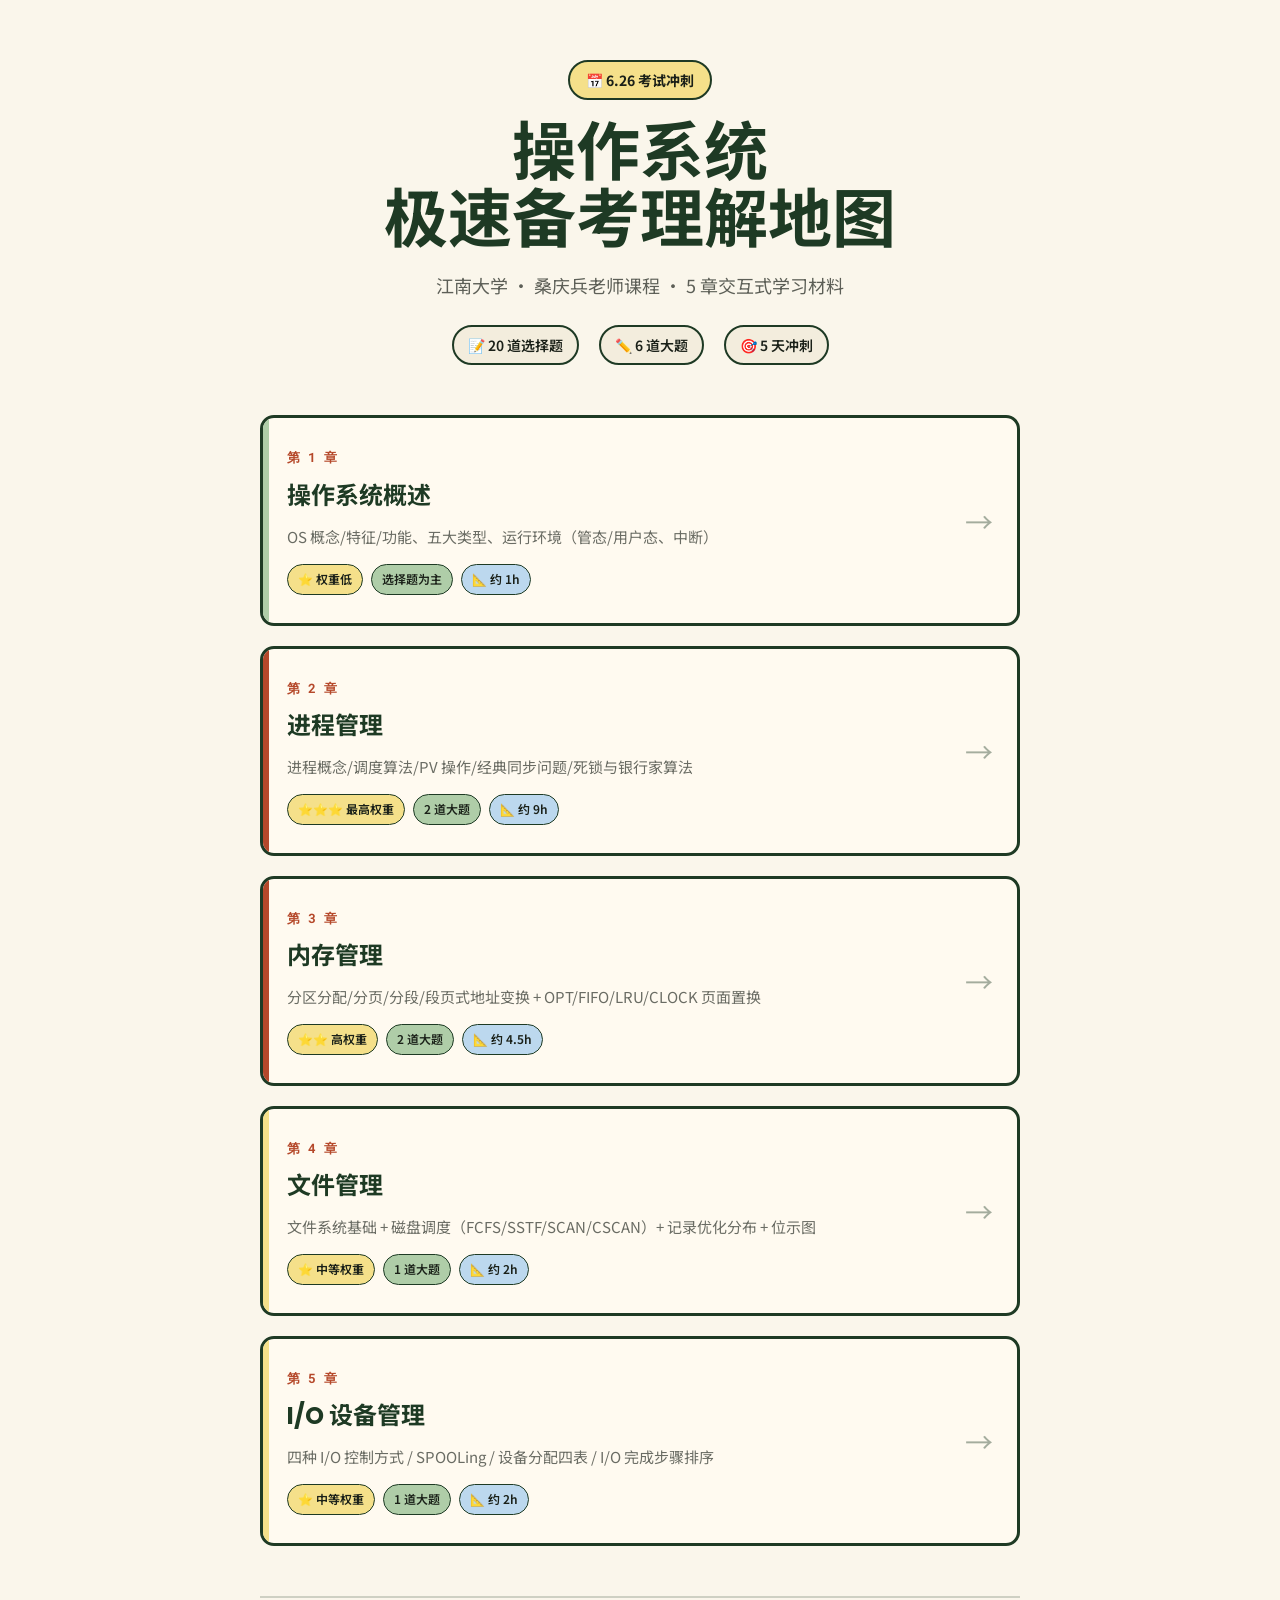
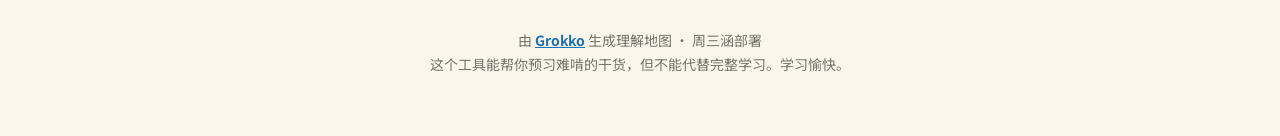
==== index.html @ 3a1d5745 "操作系统5章理解地图 + 首页部署" ====
<!DOCTYPE html>
<html lang="zh-CN">
<head>
<meta charset="UTF-8">
<meta name="viewport" content="width=device-width,initial-scale=1">
<title>操作系统极速备考 · 理解地图</title>
<link rel="preconnect" href="https://fonts.googleapis.com">
<link href="https://fonts.googleapis.com/css2?family=Archivo+Black&family=Poppins:wght@400;600;700&family=Noto+Sans+SC:wght@400;500;700&family=Roboto+Mono:wght@400;500&display=swap" rel="stylesheet">
<style>
:root{--cream:#FAF6EB;--paper:#F3EDDD;--forest:#1E3A24;--sky:#BCD8EE;--sage:#AFCDA8;--ink:#1A2018;--marker:#F5E08A;--brick:#B5482A;--correct:#2F7D46;--wrong:#B5482A;--font-display:"Archivo Black","Noto Sans SC","PingFang SC",sans-serif;--font-head:"Poppins","Noto Sans SC","PingFang SC",sans-serif;--font-body:-apple-system,"PingFang SC","Noto Sans SC",sans-serif;--font-mono:"Roboto Mono","JetBrains Mono",monospace;--radius-pill:999px;--radius-card:14px}
*{box-sizing:border-box;margin:0;padding:0}
html{scroll-behavior:smooth}
body{background:var(--cream);color:var(--ink);font-family:var(--font-body);line-height:1.72;min-height:100vh;display:flex;flex-direction:column;align-items:center;padding:60px 20px}
.wrap{max-width:760px;width:100%}
.header{text-align:center;margin-bottom:50px}
.eyebrow{display:inline-block;background:var(--marker);border:2px solid var(--forest);border-radius:var(--radius-pill);padding:6px 16px;font-weight:700;font-size:14px;margin-bottom:20px}
h1{font-family:var(--font-display);font-size:clamp(36px,6vw,64px);line-height:1.05;color:var(--forest);margin-bottom:16px}
.subtitle{font-size:18px;color:rgba(26,32,24,.7);max-width:560px;margin:0 auto}
.exam-info{display:flex;justify-content:center;gap:20px;margin-top:24px;flex-wrap:wrap}
.exam-info span{background:var(--paper);border:2px solid var(--forest);border-radius:var(--radius-pill);padding:6px 14px;font-weight:600;font-size:14px}
.chapters{display:grid;gap:20px;margin-top:20px}
.chap-card{display:block;text-decoration:none;color:inherit;background:#fffaf0;border:3px solid var(--forest);border-radius:var(--radius-card);padding:28px 24px;transition:transform .15s,box-shadow .15s;position:relative;overflow:hidden}
.chap-card:hover{transform:translateY(-3px);box-shadow:6px 6px 0 rgba(30,58,36,.2)}
.chap-card::before{content:'';position:absolute;left:0;top:0;bottom:0;width:6px}
.chap-card[data-priority="low"]::before{background:var(--sage)}
.chap-card[data-priority="high"]::before{background:var(--brick)}
.chap-card[data-priority="mid"]::before{background:var(--marker)}
.chap-num{font-family:var(--font-mono);font-size:13px;color:var(--brick);font-weight:700;text-transform:uppercase;margin-bottom:6px}
.chap-title{font-family:var(--font-head);font-size:24px;font-weight:700;color:var(--forest);margin-bottom:8px}
.chap-desc{font-size:15px;color:rgba(26,32,24,.65);margin-bottom:14px}
.chap-meta{display:flex;gap:8px;flex-wrap:wrap}
.chap-meta span{font-size:12px;font-weight:600;padding:4px 10px;border-radius:var(--radius-pill);border:1px solid var(--forest)}
.chap-meta .weight{background:var(--marker)}
.chap-meta .time{background:var(--sky)}
.chap-meta .questions{background:var(--sage)}
.arrow{position:absolute;right:24px;top:50%;transform:translateY(-50%);font-size:28px;color:var(--forest);opacity:.4;transition:opacity .15s,transform .15s}
.chap-card:hover .arrow{opacity:1;transform:translateY(-50%) translateX(4px)}
.footer{text-align:center;margin-top:50px;padding-top:30px;border-top:2px solid rgba(30,58,36,.2);color:rgba(26,32,24,.6);font-size:14px}
.footer a{color:#1d70b8;text-decoration:underline;font-weight:700}
@media(max-width:600px){body{padding:30px 14px}.chap-card{padding:20px 18px}.arrow{display:none}}
</style>
</head>
<body>
<div class="wrap">
<div class="header">
<span class="eyebrow">📅 6.26 考试冲刺</span>
<h1>操作系统<br>极速备考理解地图</h1>
<p class="subtitle">江南大学 · 桑庆兵老师课程 · 5 章交互式学习材料</p>
<div class="exam-info">
<span>📝 20 道选择题</span>
<span>✏️ 6 道大题</span>
<span>🎯 5 天冲刺</span>
</div>
</div>

<div class="chapters">

<a class="chap-card" data-priority="low" href="os-ch1-grokko.html">
<div class="chap-num">第 1 章</div>
<div class="chap-title">操作系统概述</div>
<div class="chap-desc">OS 概念/特征/功能、五大类型、运行环境（管态/用户态、中断）</div>
<div class="chap-meta">
<span class="weight">⭐ 权重低</span>
<span class="questions">选择题为主</span>
<span class="time">📐 约 1h</span>
</div>
<span class="arrow">→</span>
</a>

<a class="chap-card" data-priority="high" href="os-ch2-grokko.html">
<div class="chap-num">第 2 章</div>
<div class="chap-title">进程管理</div>
<div class="chap-desc">进程概念/调度算法/PV 操作/经典同步问题/死锁与银行家算法</div>
<div class="chap-meta">
<span class="weight">⭐⭐⭐ 最高权重</span>
<span class="questions">2 道大题</span>
<span class="time">📐 约 9h</span>
</div>
<span class="arrow">→</span>
</a>

<a class="chap-card" data-priority="high" href="os-ch3-grokko.html">
<div class="chap-num">第 3 章</div>
<div class="chap-title">内存管理</div>
<div class="chap-desc">分区分配/分页/分段/段页式地址变换 + OPT/FIFO/LRU/CLOCK 页面置换</div>
<div class="chap-meta">
<span class="weight">⭐⭐ 高权重</span>
<span class="questions">2 道大题</span>
<span class="time">📐 约 4.5h</span>
</div>
<span class="arrow">→</span>
</a>

<a class="chap-card" data-priority="mid" href="os-ch4-grokko.html">
<div class="chap-num">第 4 章</div>
<div class="chap-title">文件管理</div>
<div class="chap-desc">文件系统基础 + 磁盘调度（FCFS/SSTF/SCAN/CSCAN）+ 记录优化分布 + 位示图</div>
<div class="chap-meta">
<span class="weight">⭐ 中等权重</span>
<span class="questions">1 道大题</span>
<span class="time">📐 约 2h</span>
</div>
<span class="arrow">→</span>
</a>

<a class="chap-card" data-priority="mid" href="os-ch5-grokko.html">
<div class="chap-num">第 5 章</div>
<div class="chap-title">I/O 设备管理</div>
<div class="chap-desc">四种 I/O 控制方式 / SPOOLing / 设备分配四表 / I/O 完成步骤排序</div>
<div class="chap-meta">
<span class="weight">⭐ 中等权重</span>
<span class="questions">1 道大题</span>
<span class="time">📐 约 2h</span>
</div>
<span class="arrow">→</span>
</a>

</div>

<div class="footer">
由 <a href="https://github.com/remi-huang/grokko" target="_blank" rel="noopener">Grokko</a> 生成理解地图 · 周三涵部署<br>
这个工具能帮你预习难啃的干货，但不能代替完整学习。学习愉快。
</div>
</div>
</body>
</html>
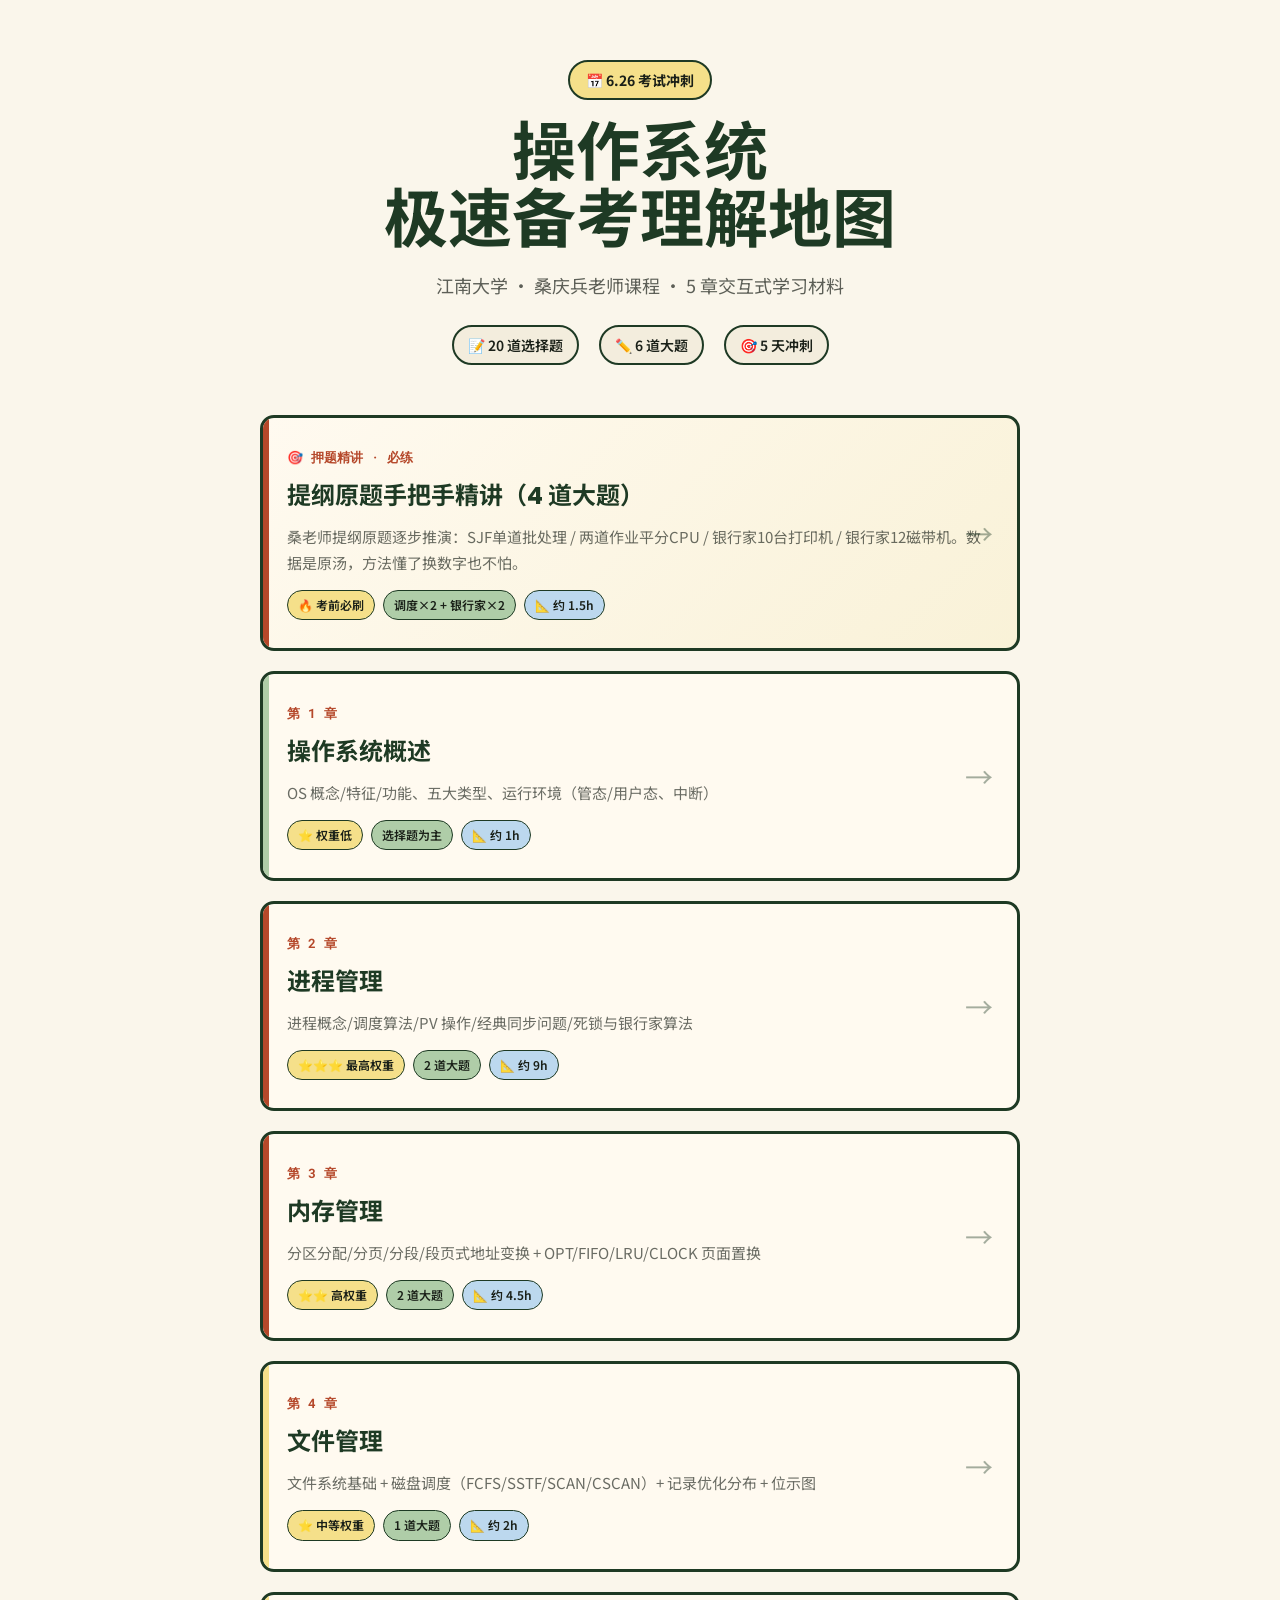
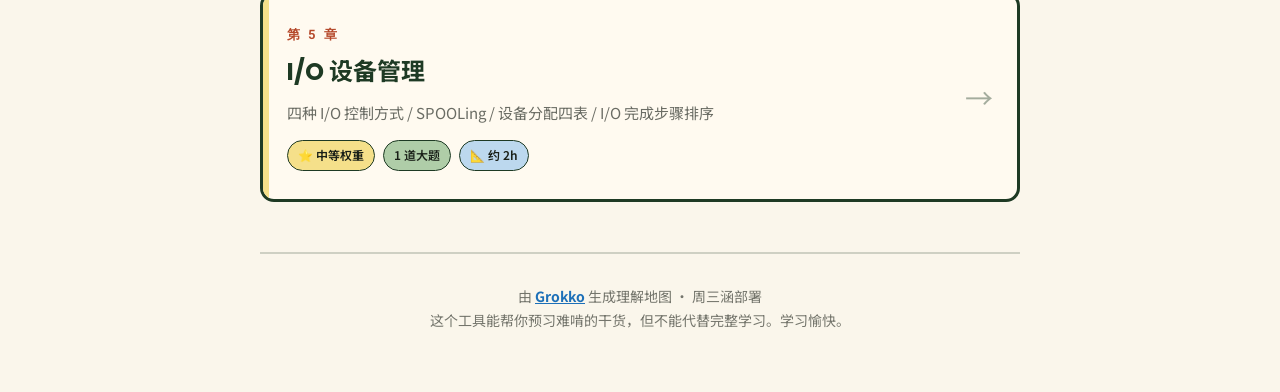
==== commit 2411966c: "新增押题精讲：4道提纲原题手把手解题 - 题1: SJF单道批处理3作业（提纲110行）调度算参 - 题2: 两道作业批处理平分CPU（提纲208行）多道调度 - 题3: 银行家10台打印机3进程（提" ====
--- a/index.html
+++ b/index.html
@@ -54,6 +54,18 @@
 </div>
 
 <div class="chapters">
+
+<a class="chap-card" data-priority="high" href="os-yati-grokko.html" style="background:linear-gradient(135deg,#fffaf0,#F5E08A33)">
+<div class="chap-num">🎯 押题精讲 · 必练</div>
+<div class="chap-title">提纲原题手把手精讲（4 道大题）</div>
+<div class="chap-desc">桑老师提纲原题逐步推演：SJF单道批处理 / 两道作业平分CPU / 银行家10台打印机 / 银行家12磁带机。数据是原汤，方法懂了换数字也不怕。</div>
+<div class="chap-meta">
+<span class="weight">🔥 考前必刷</span>
+<span class="questions">调度×2 + 银行家×2</span>
+<span class="time">📐 约 1.5h</span>
+</div>
+<span class="arrow">→</span>
+</a>
 
 <a class="chap-card" data-priority="low" href="os-ch1-grokko.html">
 <div class="chap-num">第 1 章</div>
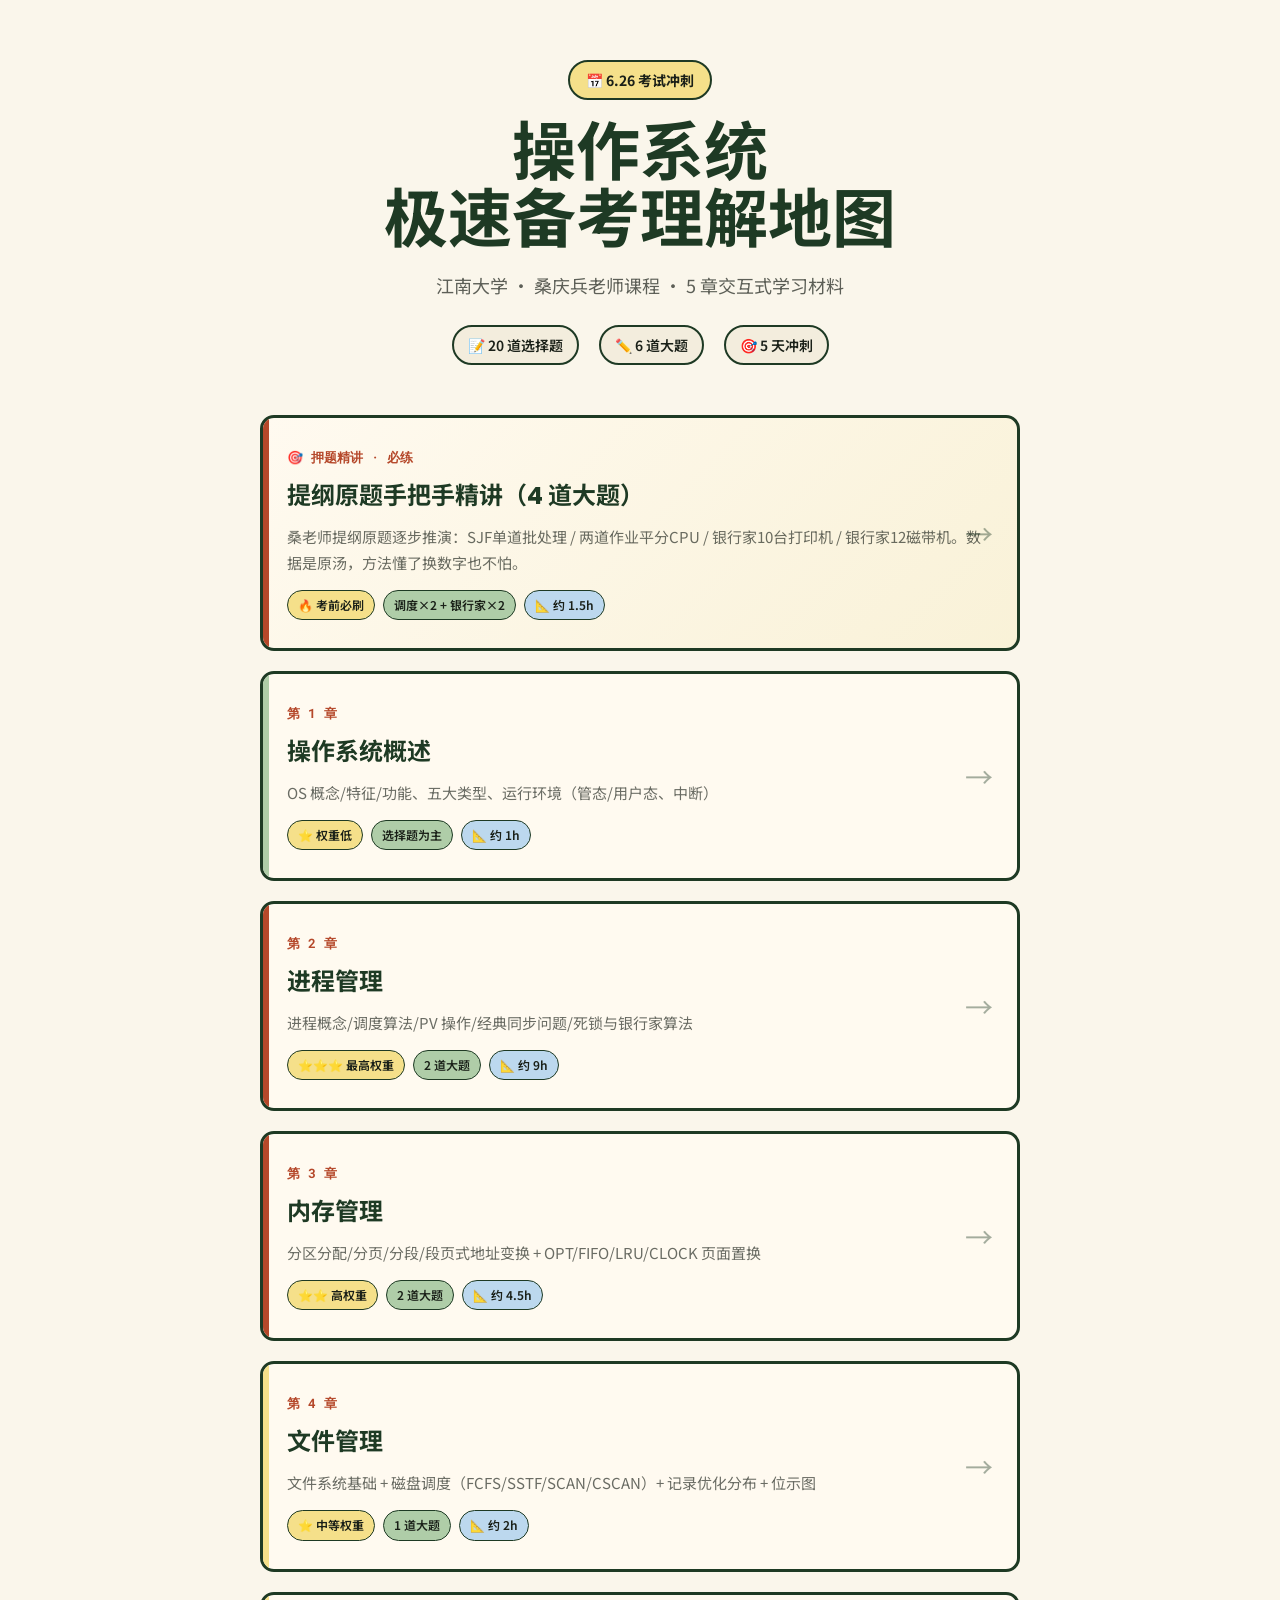
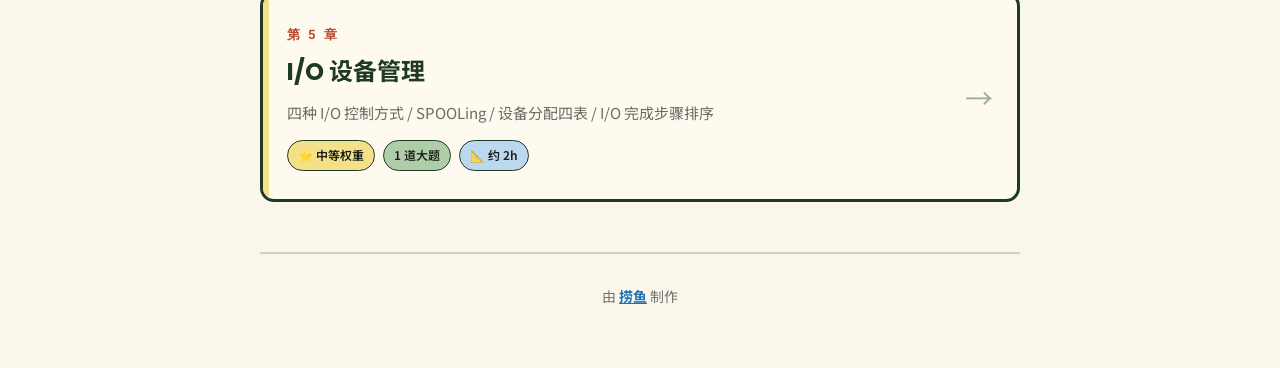
==== commit feaf9738: "页脚署名改为：由捞鱼制作（附个人链接）" ====
--- a/index.html
+++ b/index.html
@@ -130,8 +130,7 @@
 </div>
 
 <div class="footer">
-由 <a href="https://github.com/remi-huang/grokko" target="_blank" rel="noopener">Grokko</a> 生成理解地图 · 周三涵部署<br>
-这个工具能帮你预习难啃的干货，但不能代替完整学习。学习愉快。
+由 <a href="https://lyzbcy.github.io/" target="_blank" rel="noopener">捞鱼</a> 制作
 </div>
 </div>
 </body>
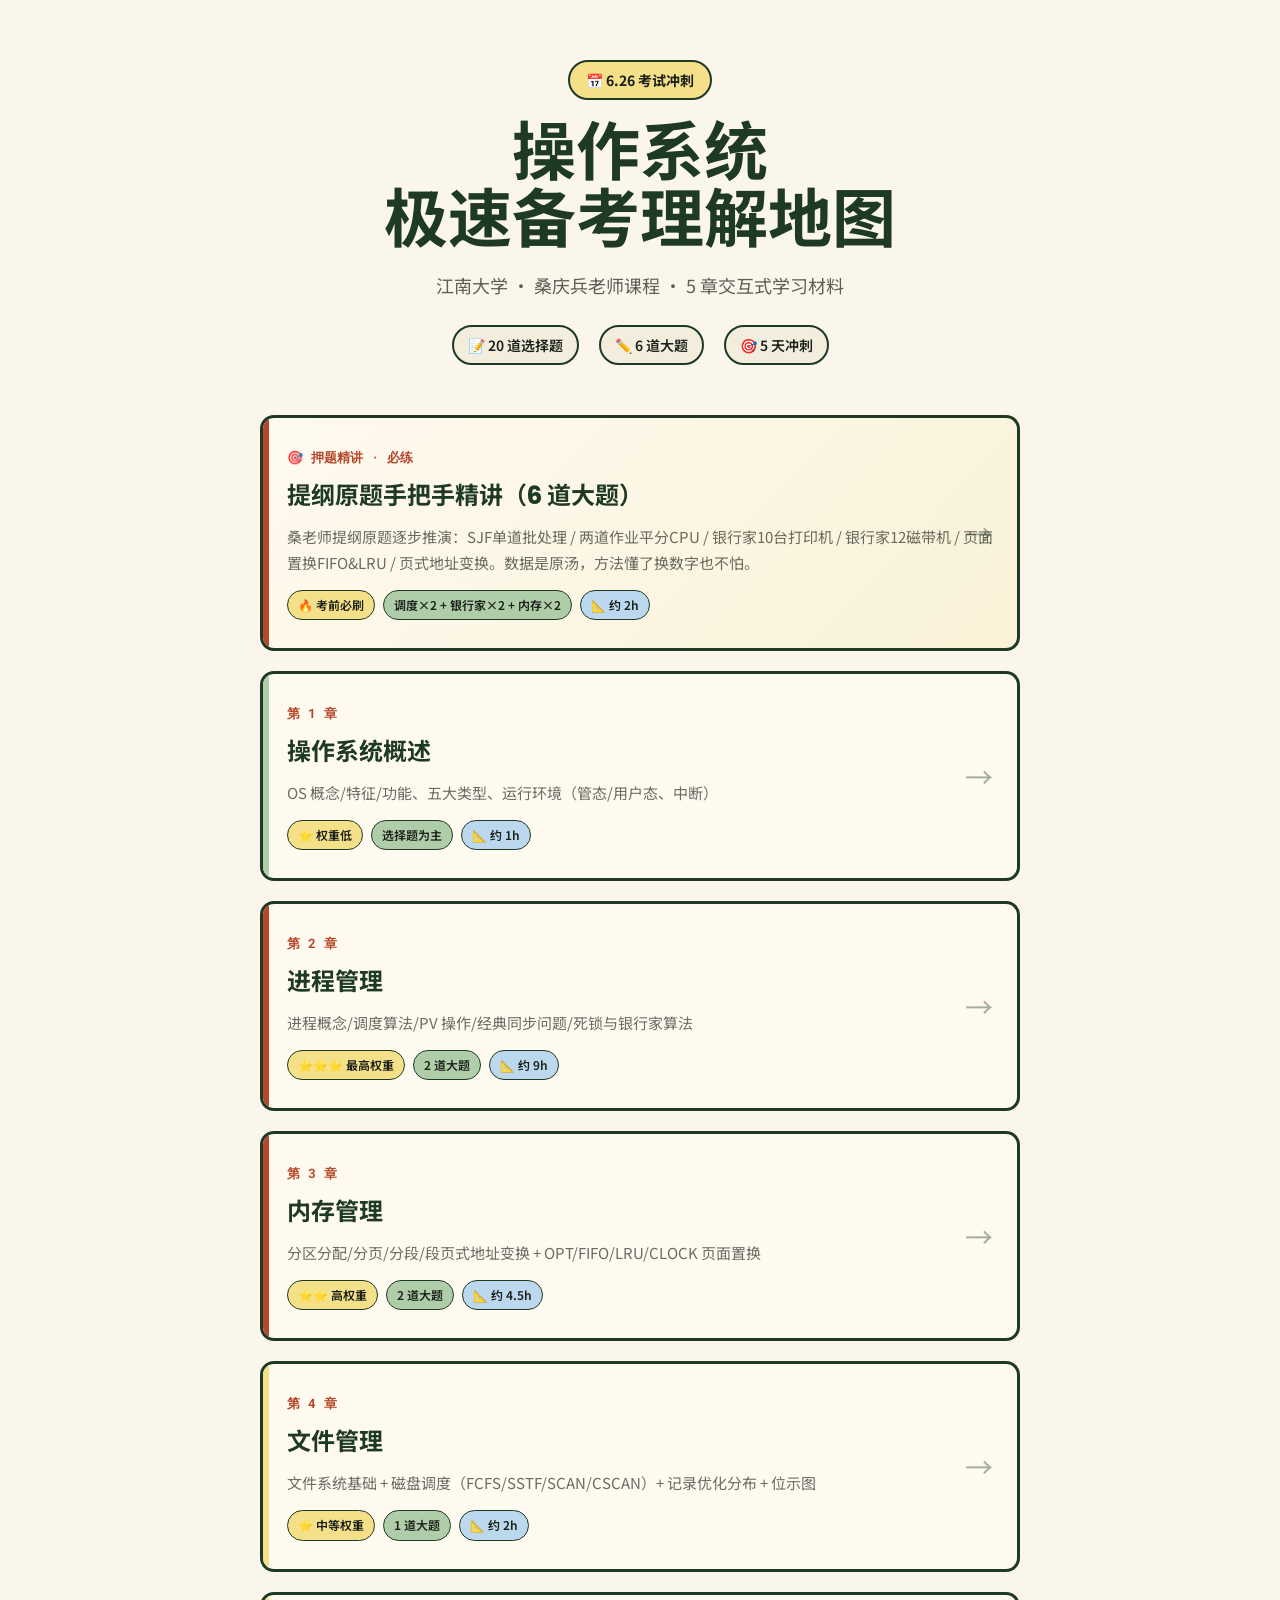
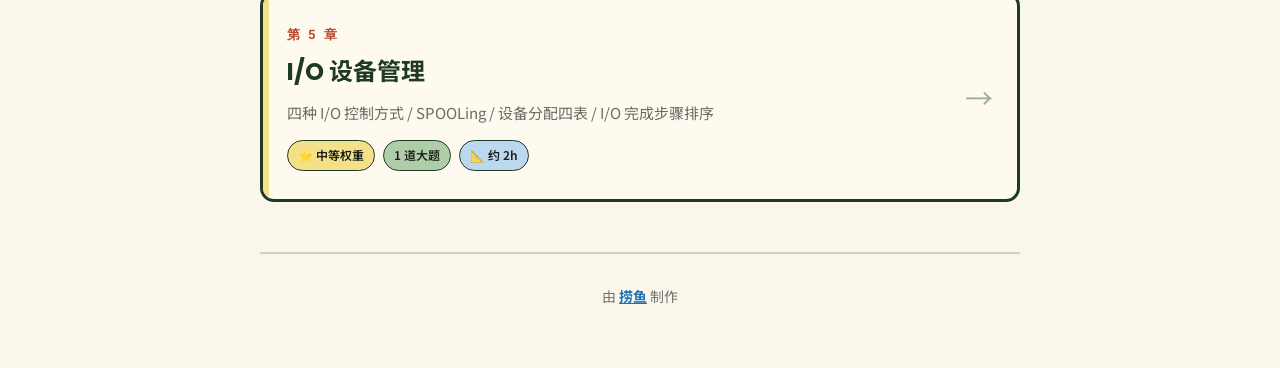
==== commit b64f9b35: "押题页补 2 道内存管理原题：页面置换 + 地址变换 - 题5: 页面置换FIFO/LRU对比（提纲666行，7页4块，前四页已装入）   官方答案FIFO缺页10次、LRU缺页6次，逐页推演淘汰过程" ====
--- a/index.html
+++ b/index.html
@@ -57,12 +57,12 @@
 
 <a class="chap-card" data-priority="high" href="os-yati-grokko.html" style="background:linear-gradient(135deg,#fffaf0,#F5E08A33)">
 <div class="chap-num">🎯 押题精讲 · 必练</div>
-<div class="chap-title">提纲原题手把手精讲（4 道大题）</div>
-<div class="chap-desc">桑老师提纲原题逐步推演：SJF单道批处理 / 两道作业平分CPU / 银行家10台打印机 / 银行家12磁带机。数据是原汤，方法懂了换数字也不怕。</div>
+<div class="chap-title">提纲原题手把手精讲（6 道大题）</div>
+<div class="chap-desc">桑老师提纲原题逐步推演：SJF单道批处理 / 两道作业平分CPU / 银行家10台打印机 / 银行家12磁带机 / 页面置换FIFO&LRU / 页式地址变换。数据是原汤，方法懂了换数字也不怕。</div>
 <div class="chap-meta">
 <span class="weight">🔥 考前必刷</span>
-<span class="questions">调度×2 + 银行家×2</span>
-<span class="time">📐 约 1.5h</span>
+<span class="questions">调度×2 + 银行家×2 + 内存×2</span>
+<span class="time">📐 约 2h</span>
 </div>
 <span class="arrow">→</span>
 </a>
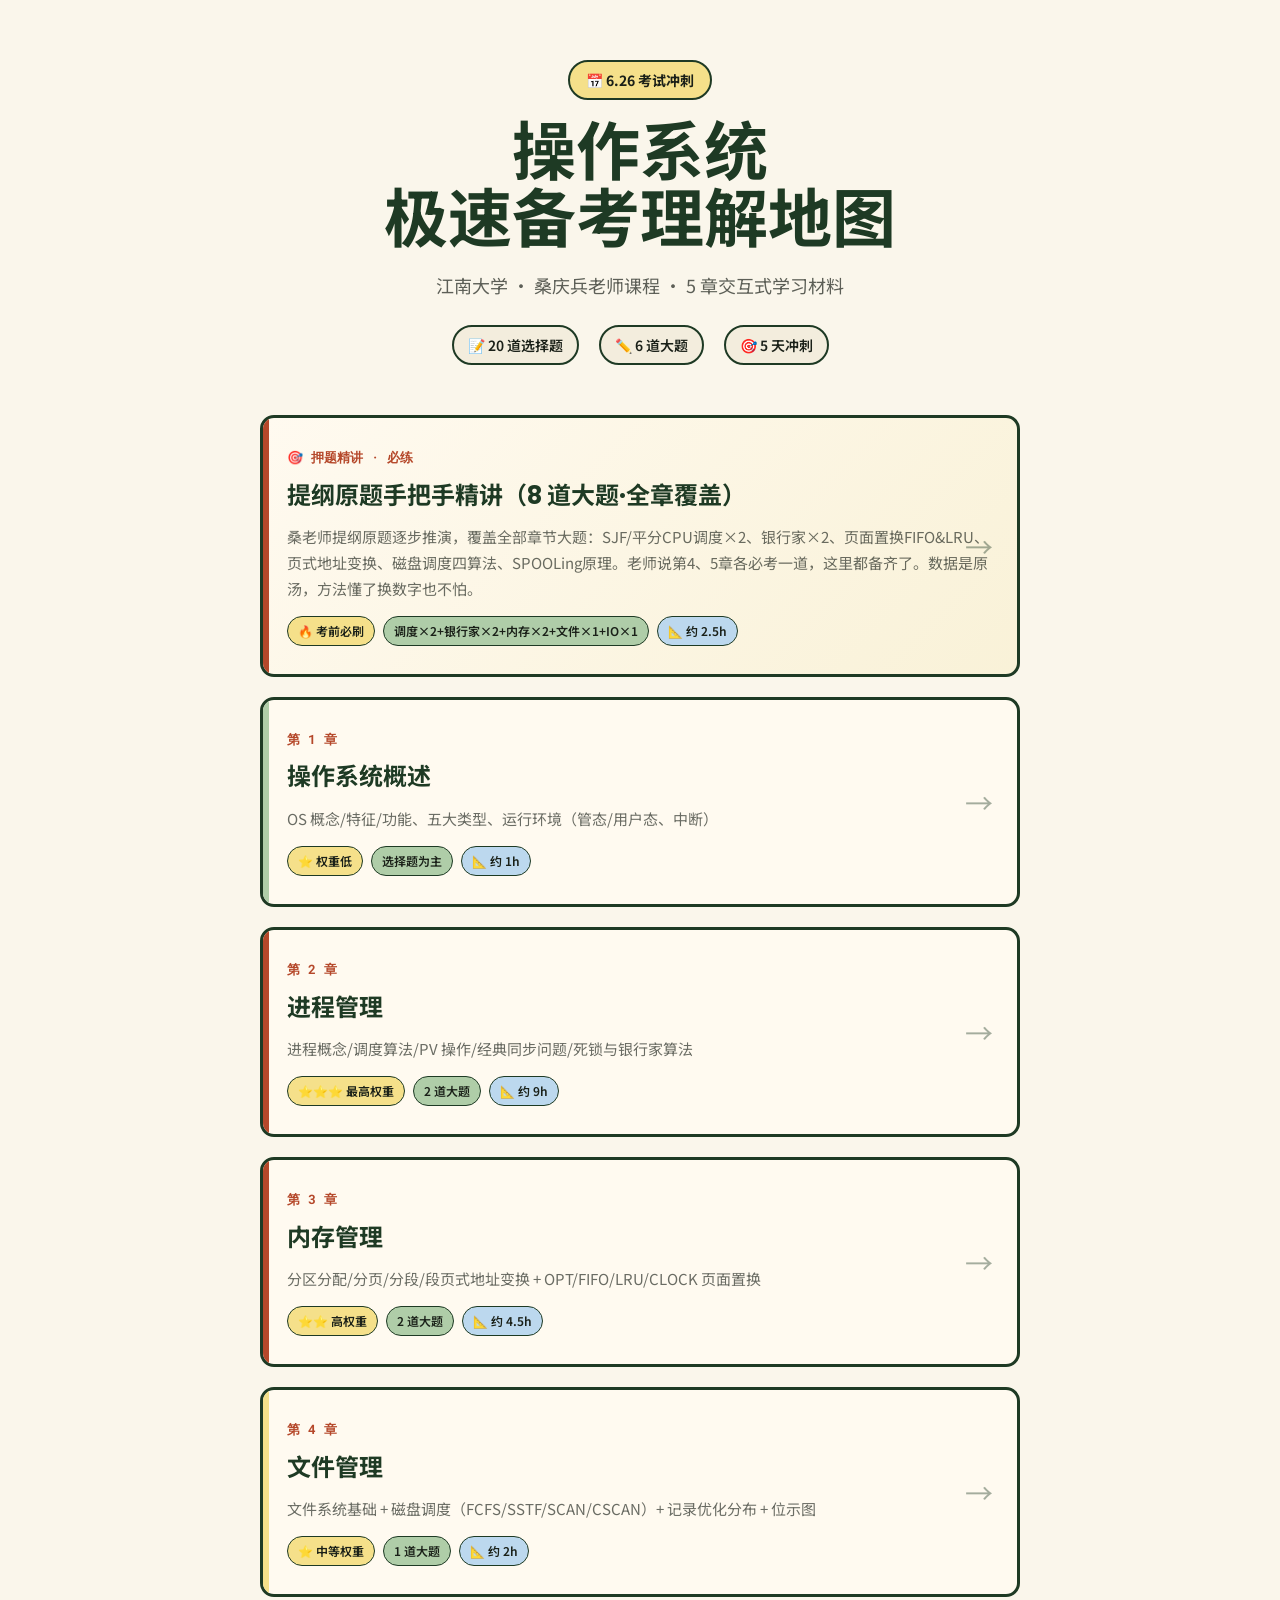
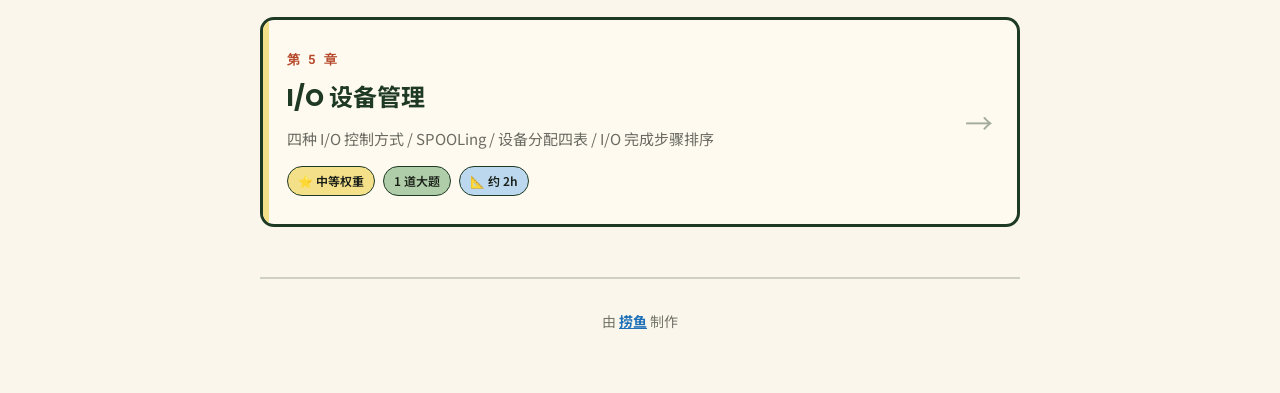
==== commit fc9ee289: "押题页补第4、5章：磁盘调度四算法 + SPOOLing原理（老师确认必考） 老师明确说第4章、第5章各必考一道大题： - 题7(第4章): 磁盘调度FCFS/SSTF/SCAN/CSCAN四算法手算" ====
--- a/index.html
+++ b/index.html
@@ -57,12 +57,12 @@
 
 <a class="chap-card" data-priority="high" href="os-yati-grokko.html" style="background:linear-gradient(135deg,#fffaf0,#F5E08A33)">
 <div class="chap-num">🎯 押题精讲 · 必练</div>
-<div class="chap-title">提纲原题手把手精讲（6 道大题）</div>
-<div class="chap-desc">桑老师提纲原题逐步推演：SJF单道批处理 / 两道作业平分CPU / 银行家10台打印机 / 银行家12磁带机 / 页面置换FIFO&LRU / 页式地址变换。数据是原汤，方法懂了换数字也不怕。</div>
+<div class="chap-title">提纲原题手把手精讲（8 道大题·全章覆盖）</div>
+<div class="chap-desc">桑老师提纲原题逐步推演，覆盖全部章节大题：SJF/平分CPU调度×2、银行家×2、页面置换FIFO&LRU、页式地址变换、磁盘调度四算法、SPOOLing原理。老师说第4、5章各必考一道，这里都备齐了。数据是原汤，方法懂了换数字也不怕。</div>
 <div class="chap-meta">
 <span class="weight">🔥 考前必刷</span>
-<span class="questions">调度×2 + 银行家×2 + 内存×2</span>
-<span class="time">📐 约 2h</span>
+<span class="questions">调度×2+银行家×2+内存×2+文件×1+IO×1</span>
+<span class="time">📐 约 2.5h</span>
 </div>
 <span class="arrow">→</span>
 </a>
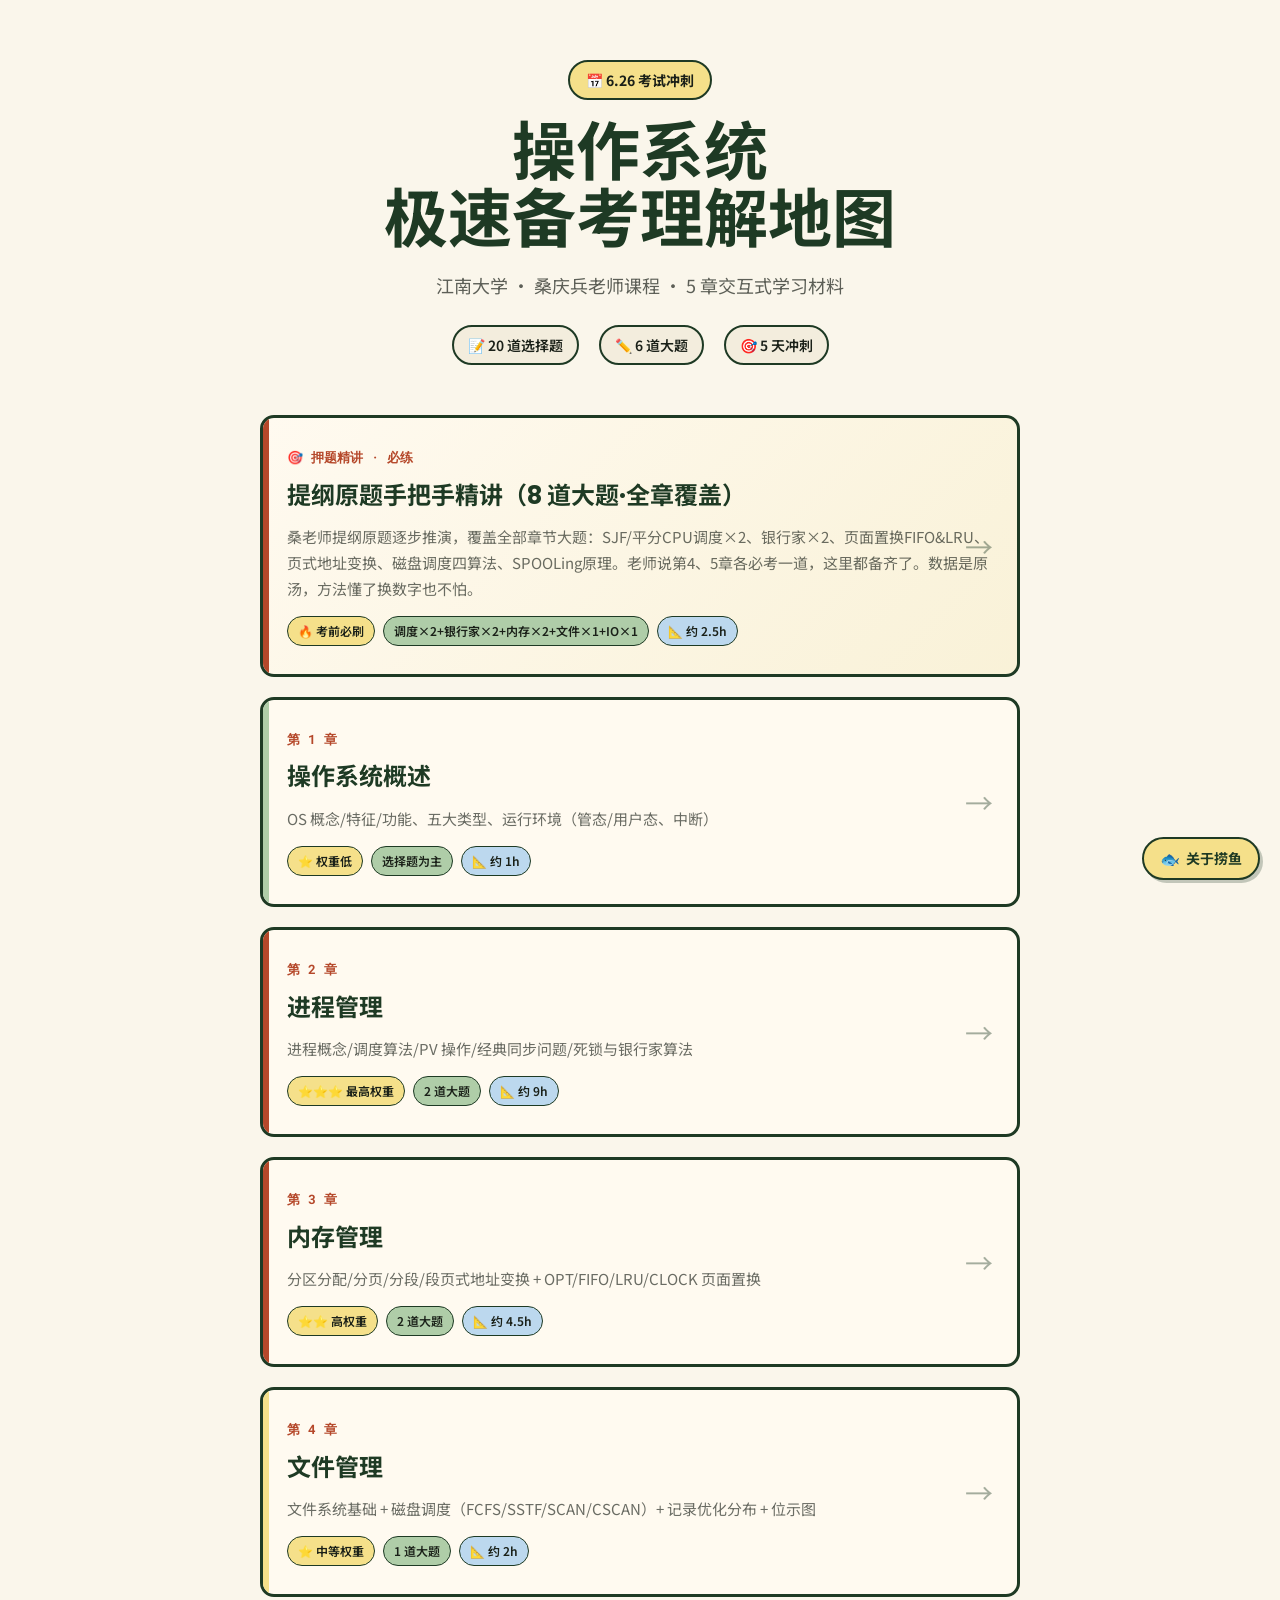
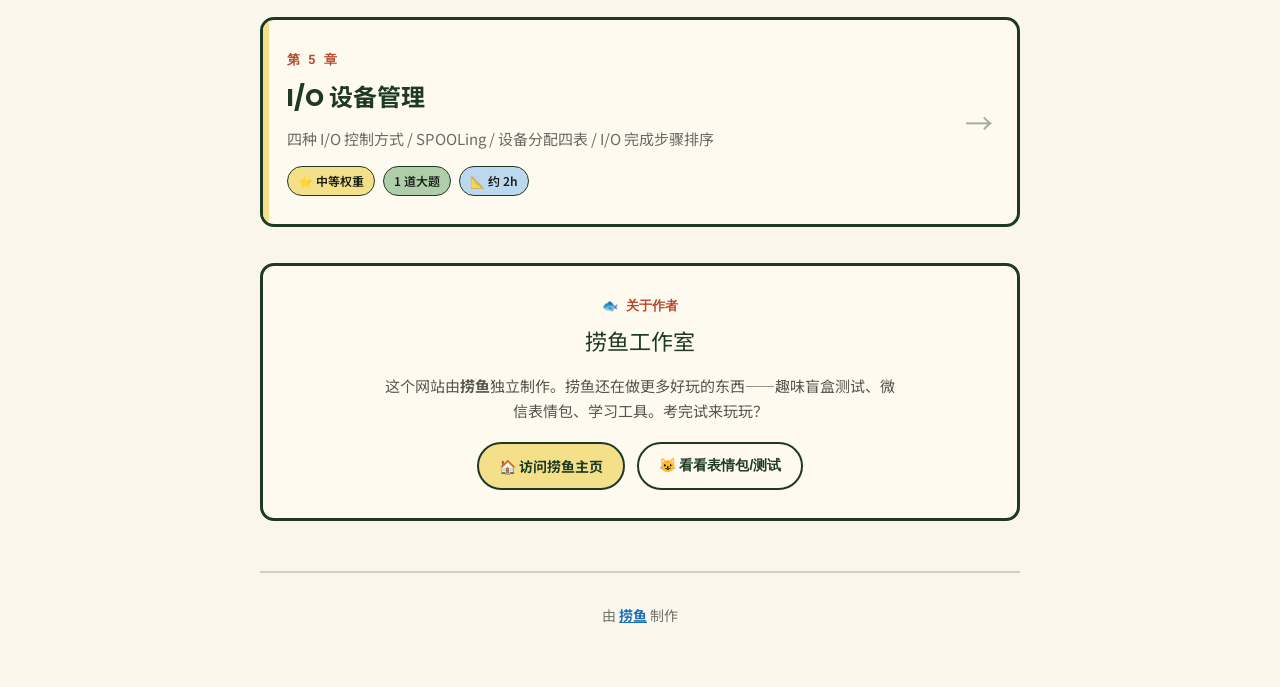
==== commit 9e939afa: "给全站铺导流入口（捞鱼工作室） - 新建 promo.css + promo.js：右下角常驻「🐟关于捞鱼」浮条   点击弹模态框：访问捞鱼主页 + 表情包/趣味测试入口   按 Esc 或点遮罩可关" ====
--- a/index.html
+++ b/index.html
@@ -129,9 +129,22 @@
 
 </div>
 
+<div style="background:#fffaf0;border:3px solid #1E3A24;border-radius:14px;padding:28px 24px;margin-top:36px;text-align:center">
+  <div style="font-family:'Roboto Mono',monospace;font-size:13px;color:#B5482A;font-weight:700;margin-bottom:8px">🐟 关于作者</div>
+  <div style="font-family:'Archivo Black','Noto Sans SC','PingFang SC',sans-serif;font-size:22px;color:#1E3A24;margin-bottom:10px">捞鱼工作室</div>
+  <p style="font-size:15px;color:rgba(26,32,24,.75);max-width:520px;margin:0 auto 18px">这个网站由<strong>捞鱼</strong>独立制作。捞鱼还在做更多好玩的东西——趣味盲盒测试、微信表情包、学习工具。考完试来玩玩？</p>
+  <div style="display:flex;justify-content:center;gap:12px;flex-wrap:wrap">
+    <a href="https://lyzbcy.github.io/" target="_blank" rel="noopener" style="display:inline-block;background:#F5E08A;border:2px solid #1E3A24;border-radius:999px;padding:10px 20px;color:#1E3A24;font-weight:700;font-size:14px;text-decoration:none">🏠 访问捞鱼主页</a>
+    <button onclick="Promo.open()" style="display:inline-block;background:#fffaf0;border:2px solid #1E3A24;border-radius:999px;padding:10px 20px;color:#1E3A24;font-weight:700;font-size:14px;cursor:pointer">😺 看看表情包/测试</button>
+  </div>
+</div>
+
 <div class="footer">
 由 <a href="https://lyzbcy.github.io/" target="_blank" rel="noopener">捞鱼</a> 制作
 </div>
 </div>
+
+  <link rel="stylesheet" href="promo.css">
+  <script src="promo.js"></script>
 </body>
 </html>
--- a/promo.css
+++ b/promo.css
@@ -0,0 +1,148 @@
+/* 捞鱼工作室导流入口 · promo.css */
+
+/* 顶部常驻浮条 */
+.promo-bar {
+  position: fixed;
+  right: 20px;
+  bottom: 20px;
+  z-index: 9999;
+  display: flex;
+  flex-direction: column;
+  gap: 10px;
+  align-items: flex-end;
+}
+.promo-btn {
+  display: inline-flex;
+  align-items: center;
+  gap: 6px;
+  padding: 10px 16px;
+  border-radius: 999px;
+  border: 2px solid #1E3A24;
+  background: #F5E08A;
+  color: #1E3A24;
+  font-weight: 700;
+  font-size: 14px;
+  font-family: -apple-system, "PingFang SC", "Noto Sans SC", sans-serif;
+  cursor: pointer;
+  box-shadow: 3px 3px 0 rgba(30, 58, 36, 0.25);
+  transition: transform .15s, box-shadow .15s;
+  text-decoration: none;
+  line-height: 1.2;
+}
+.promo-btn:hover {
+  transform: translateY(-2px);
+  box-shadow: 4px 5px 0 rgba(30, 58, 36, 0.3);
+}
+.promo-btn.secondary {
+  background: #fffaf0;
+}
+.promo-btn .emoji {
+  font-size: 16px;
+}
+
+/* 模态框 */
+.promo-overlay {
+  position: fixed;
+  inset: 0;
+  background: rgba(26, 32, 24, 0.55);
+  z-index: 10000;
+  display: none;
+  align-items: center;
+  justify-content: center;
+  padding: 20px;
+}
+.promo-overlay.show {
+  display: flex;
+}
+.promo-card {
+  background: #FAF6EB;
+  border: 3px solid #1E3A24;
+  border-radius: 18px;
+  padding: 28px 28px 24px;
+  max-width: 380px;
+  width: 100%;
+  box-shadow: 8px 8px 0 rgba(30, 58, 36, 0.2);
+  position: relative;
+  animation: promoPop .25s ease;
+}
+@keyframes promoPop {
+  from { transform: scale(.85); opacity: 0; }
+  to { transform: scale(1); opacity: 1; }
+}
+.promo-close {
+  position: absolute;
+  top: 10px;
+  right: 14px;
+  background: none;
+  border: none;
+  font-size: 26px;
+  color: #1E3A24;
+  cursor: pointer;
+  line-height: 1;
+  padding: 4px;
+  opacity: 0.6;
+}
+.promo-close:hover { opacity: 1; }
+.promo-card h2 {
+  font-family: "Archivo Black", "Noto Sans SC", "PingFang SC", sans-serif;
+  color: #1E3A24;
+  font-size: 22px;
+  margin-bottom: 6px;
+}
+.promo-card .promo-tag {
+  display: inline-block;
+  background: #B5482A;
+  color: #F5E08A;
+  font-size: 12px;
+  font-weight: 700;
+  padding: 3px 12px;
+  border-radius: 999px;
+  margin-bottom: 14px;
+}
+.promo-card p {
+  font-size: 14px;
+  color: #1A2018;
+  line-height: 1.7;
+  margin-bottom: 14px;
+}
+.promo-links {
+  display: flex;
+  flex-direction: column;
+  gap: 10px;
+  margin-top: 8px;
+}
+.promo-link {
+  display: flex;
+  align-items: center;
+  gap: 10px;
+  padding: 12px 16px;
+  border-radius: 12px;
+  border: 2px solid #1E3A24;
+  background: #fffaf0;
+  color: #1E3A24;
+  text-decoration: none;
+  font-weight: 600;
+  font-size: 14px;
+  transition: background .15s, transform .15s;
+}
+.promo-link:hover {
+  background: #BCD8EE;
+  transform: translateX(3px);
+}
+.promo-link .icon {
+  font-size: 20px;
+  flex-shrink: 0;
+}
+.promo-link small {
+  display: block;
+  font-weight: 400;
+  font-size: 12px;
+  color: rgba(26, 32, 24, 0.6);
+  margin-top: 2px;
+}
+
+@media (max-width: 600px) {
+  .promo-bar { right: 12px; bottom: 12px; }
+  .promo-btn { padding: 8px 12px; font-size: 13px; }
+  .promo-card { padding: 22px 18px; }
+}
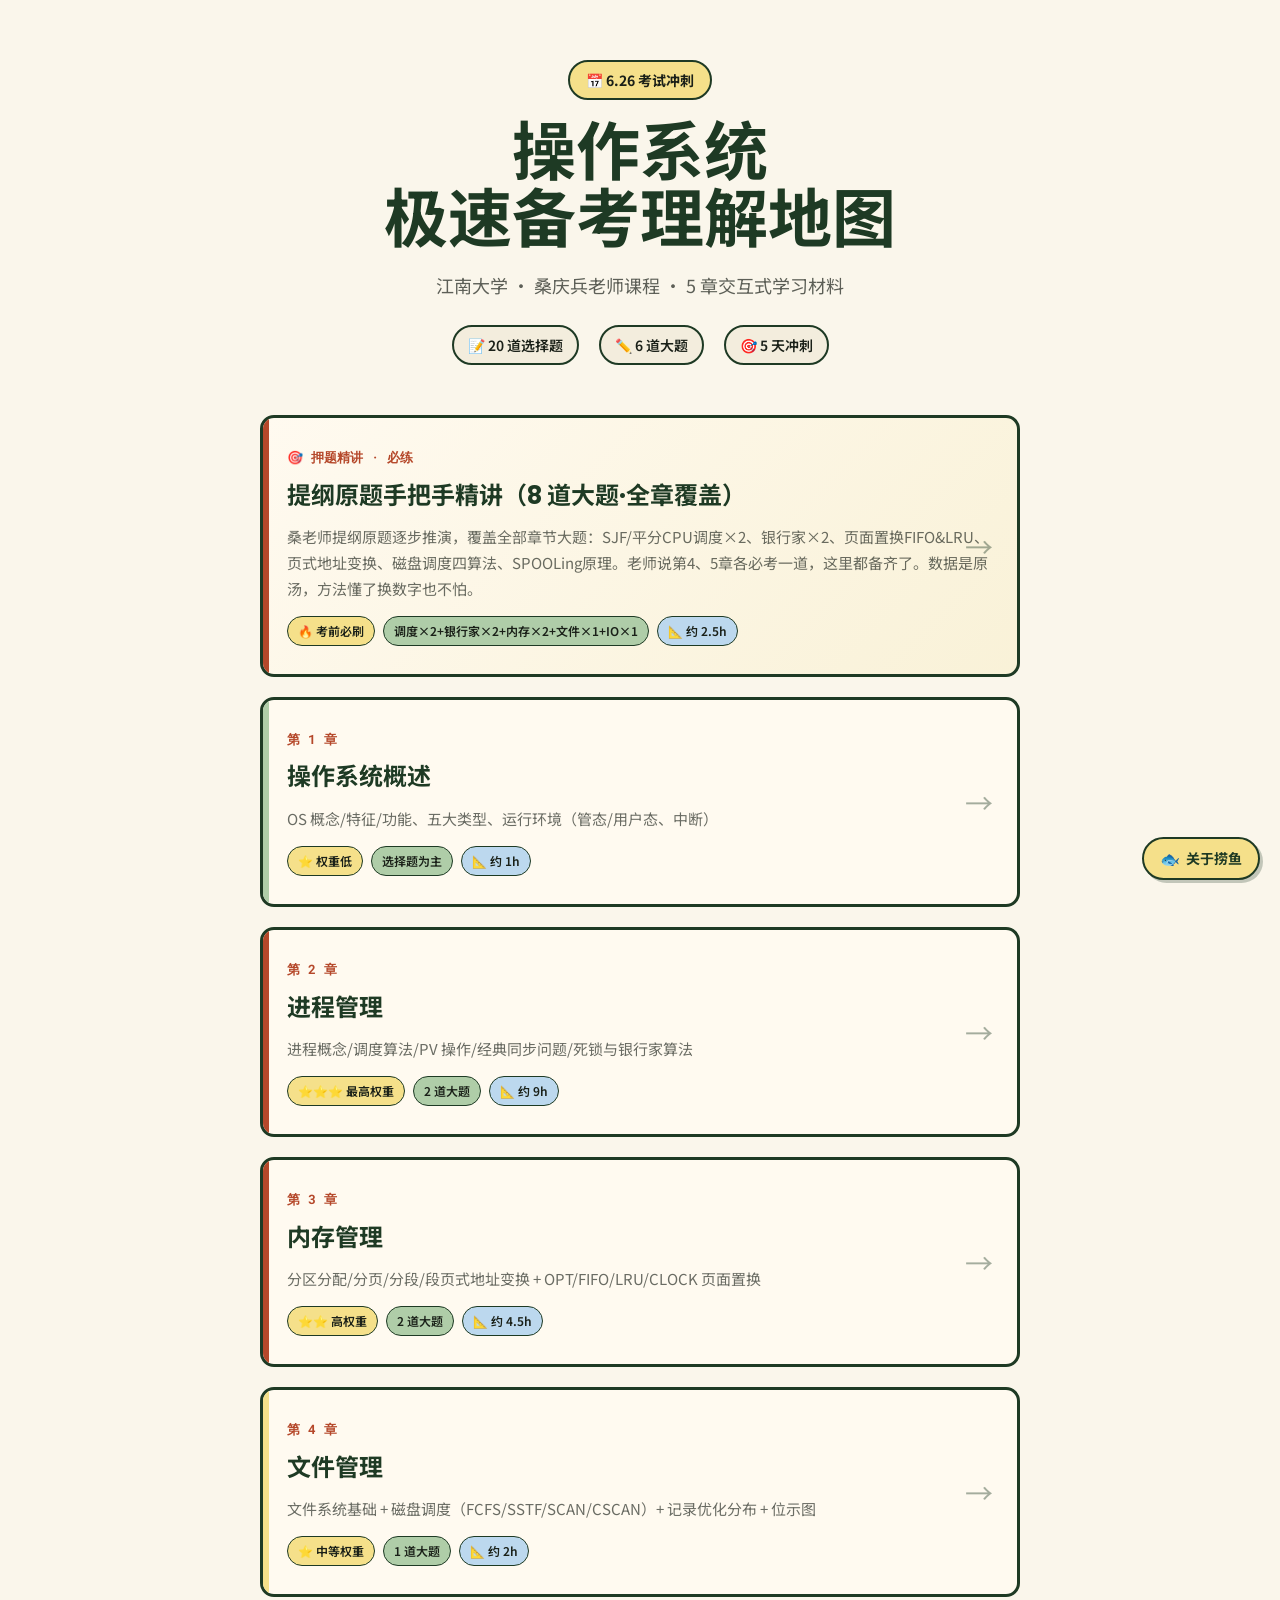
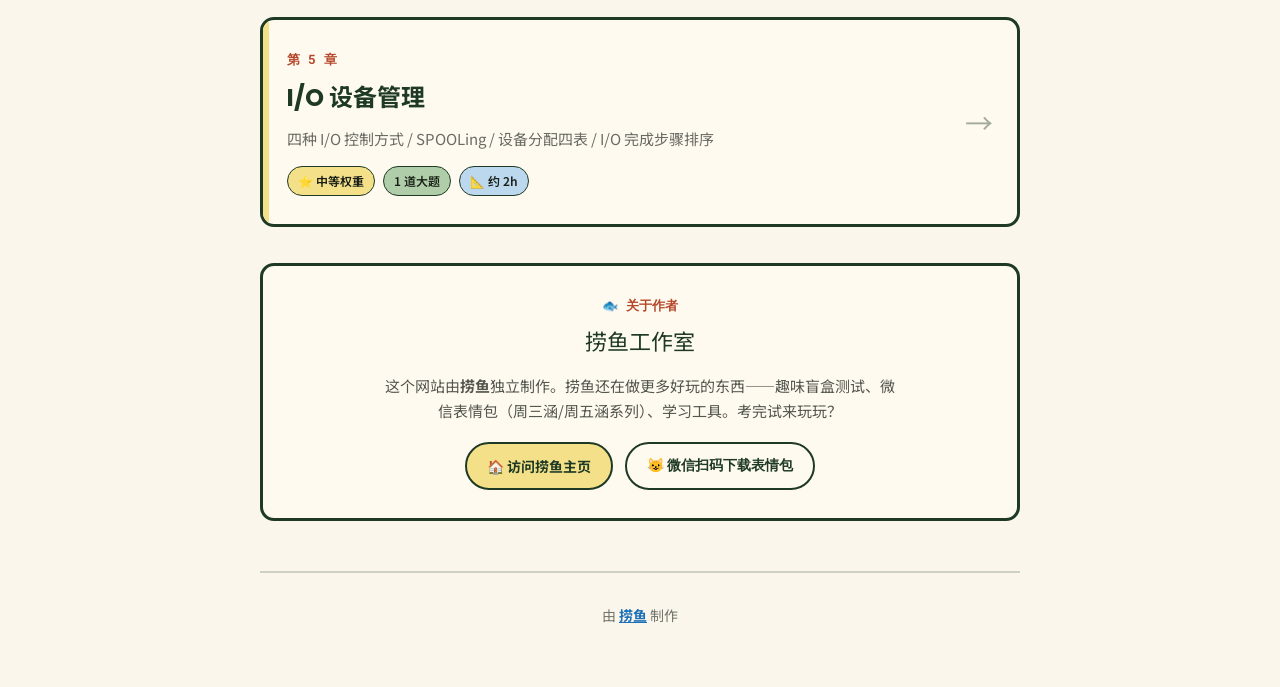
==== commit d20c98d6: "导流入口升级：微信表情包扫码下载 - promo.js: 表情包入口换成固定二维码 https://s41.ax1x.com/2026/06/25/pmtdMWV.png   模态框新增二维码图片 +" ====
--- a/index.html
+++ b/index.html
@@ -132,11 +132,11 @@
 <div style="background:#fffaf0;border:3px solid #1E3A24;border-radius:14px;padding:28px 24px;margin-top:36px;text-align:center">
   <div style="font-family:'Roboto Mono',monospace;font-size:13px;color:#B5482A;font-weight:700;margin-bottom:8px">🐟 关于作者</div>
   <div style="font-family:'Archivo Black','Noto Sans SC','PingFang SC',sans-serif;font-size:22px;color:#1E3A24;margin-bottom:10px">捞鱼工作室</div>
-  <p style="font-size:15px;color:rgba(26,32,24,.75);max-width:520px;margin:0 auto 18px">这个网站由<strong>捞鱼</strong>独立制作。捞鱼还在做更多好玩的东西——趣味盲盒测试、微信表情包、学习工具。考完试来玩玩？</p>
-  <div style="display:flex;justify-content:center;gap:12px;flex-wrap:wrap">
-    <a href="https://lyzbcy.github.io/" target="_blank" rel="noopener" style="display:inline-block;background:#F5E08A;border:2px solid #1E3A24;border-radius:999px;padding:10px 20px;color:#1E3A24;font-weight:700;font-size:14px;text-decoration:none">🏠 访问捞鱼主页</a>
-    <button onclick="Promo.open()" style="display:inline-block;background:#fffaf0;border:2px solid #1E3A24;border-radius:999px;padding:10px 20px;color:#1E3A24;font-weight:700;font-size:14px;cursor:pointer">😺 看看表情包/测试</button>
-  </div>
+<p style="font-size:15px;color:rgba(26,32,24,.75);max-width:520px;margin:0 auto 18px">这个网站由<strong>捞鱼</strong>独立制作。捞鱼还在做更多好玩的东西——趣味盲盒测试、微信表情包（周三涵/周五涵系列）、学习工具。考完试来玩玩？</p>
+<div style="display:flex;justify-content:center;gap:12px;flex-wrap:wrap">
+  <a href="https://lyzbcy.github.io/" target="_blank" rel="noopener" style="display:inline-block;background:#F5E08A;border:2px solid #1E3A24;border-radius:999px;padding:10px 20px;color:#1E3A24;font-weight:700;font-size:14px;text-decoration:none">🏠 访问捞鱼主页</a>
+  <button onclick="Promo.open()" style="display:inline-block;background:#fffaf0;border:2px solid #1E3A24;border-radius:999px;padding:10px 20px;color:#1E3A24;font-weight:700;font-size:14px;cursor:pointer">😺 微信扫码下载表情包</button>
+</div>
 </div>
 
 <div class="footer">
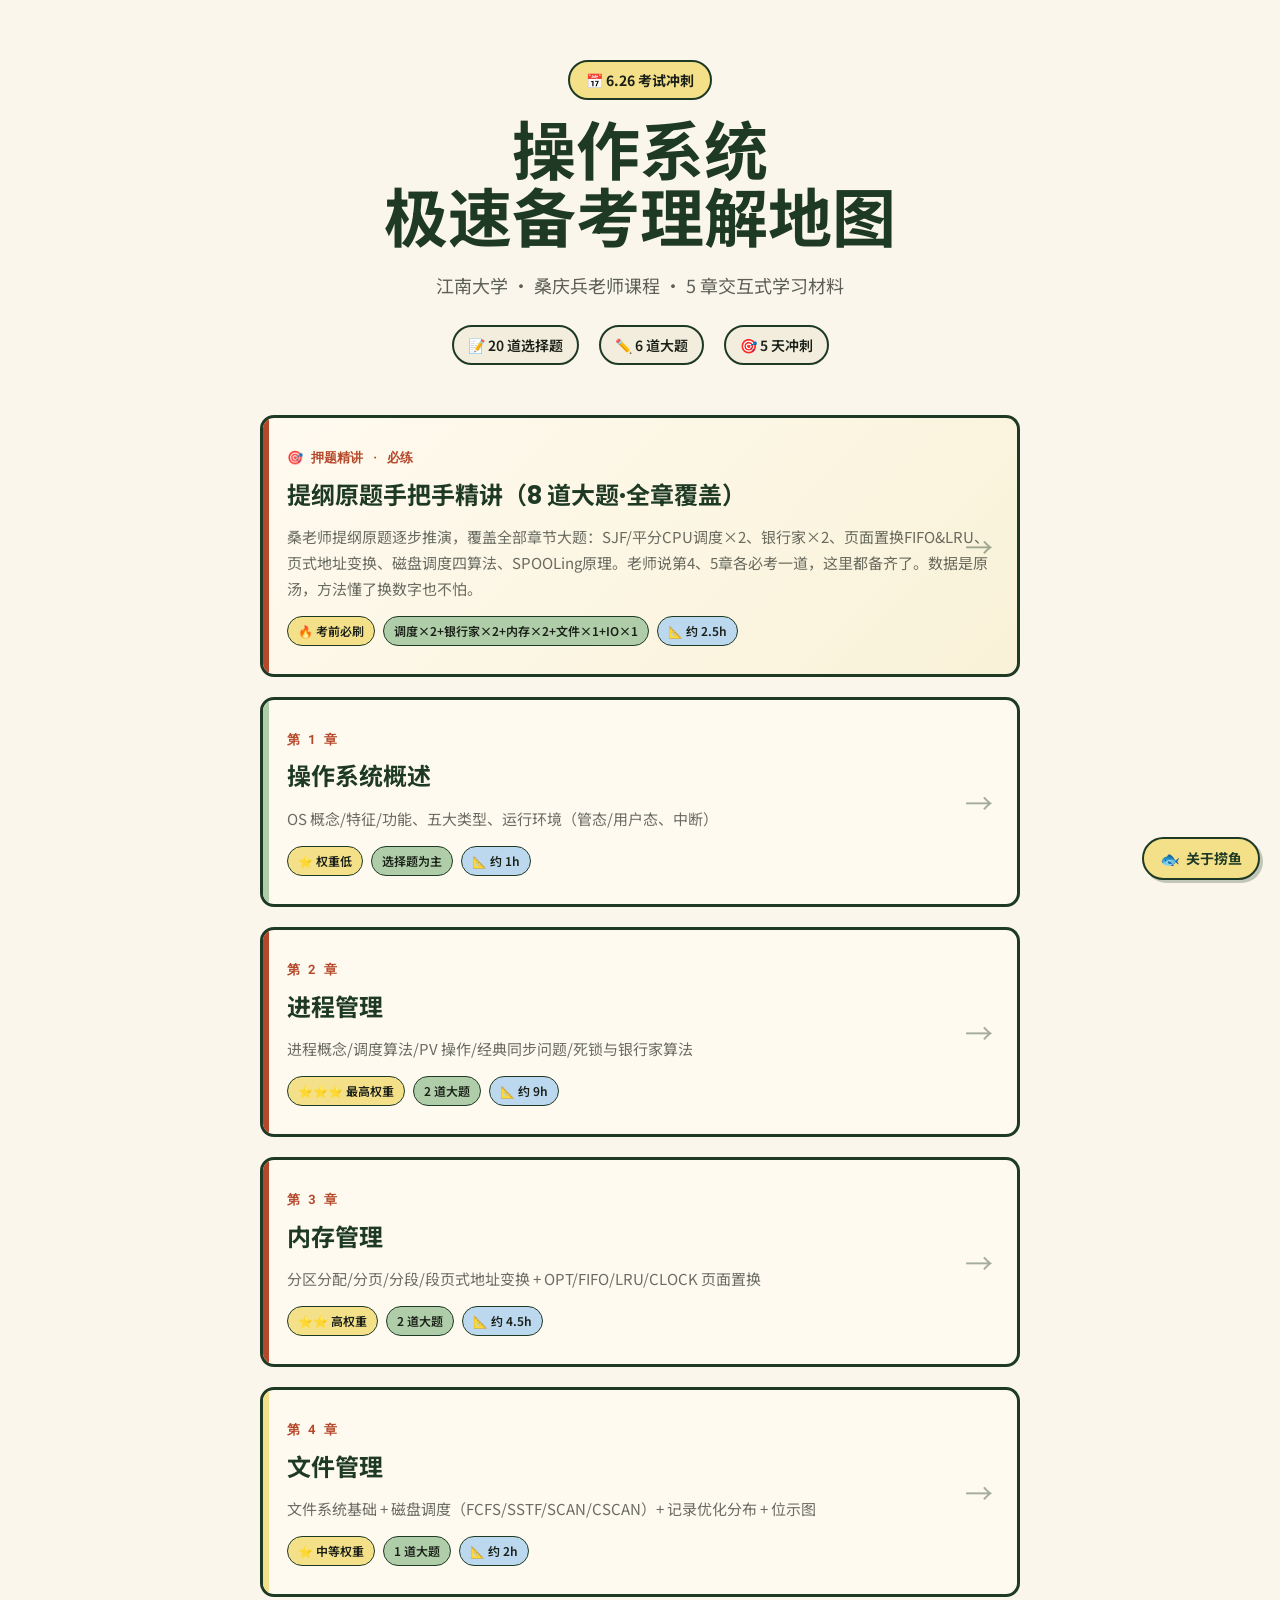
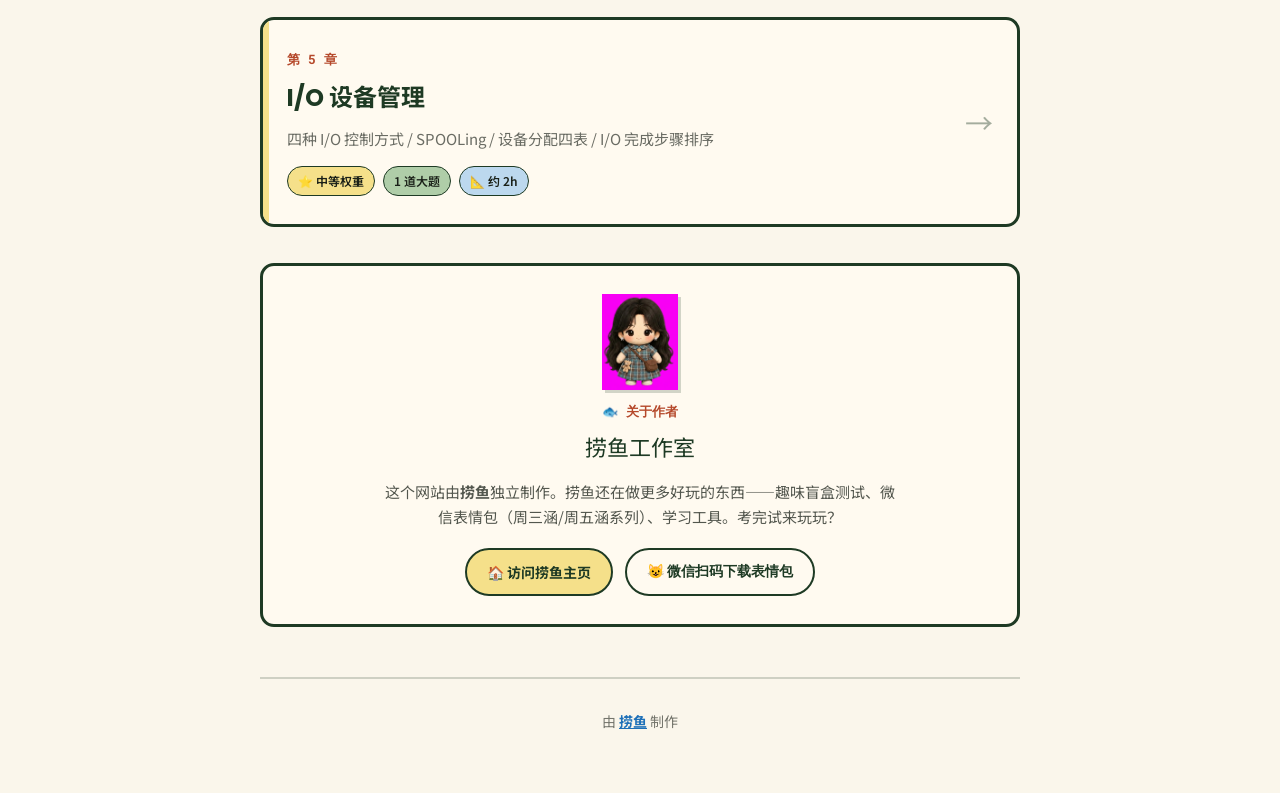
==== commit aefb4252: "表情包成品图全面种草：6交互反馈+18通关贴+65 module轮换+主形象 贯彻 skill「多多使用成品表情」要求，把捞鱼/周三涵/星星布丁真实表情铺进全站： - img/sticker/ 新增 " ====
--- a/index.html
+++ b/index.html
@@ -130,6 +130,7 @@
 </div>
 
 <div style="background:#fffaf0;border:3px solid #1E3A24;border-radius:14px;padding:28px 24px;margin-top:36px;text-align:center">
+  <img src="img/sticker/mascot.png" alt="捞鱼吉祥物" style="width:96px;height:96px;object-fit:contain;margin:0 auto 10px;display:block;filter:drop-shadow(3px 3px 0 rgba(30,58,36,.2))">
   <div style="font-family:'Roboto Mono',monospace;font-size:13px;color:#B5482A;font-weight:700;margin-bottom:8px">🐟 关于作者</div>
   <div style="font-family:'Archivo Black','Noto Sans SC','PingFang SC',sans-serif;font-size:22px;color:#1E3A24;margin-bottom:10px">捞鱼工作室</div>
 <p style="font-size:15px;color:rgba(26,32,24,.75);max-width:520px;margin:0 auto 18px">这个网站由<strong>捞鱼</strong>独立制作。捞鱼还在做更多好玩的东西——趣味盲盒测试、微信表情包（周三涵/周五涵系列）、学习工具。考完试来玩玩？</p>
--- a/promo.css
+++ b/promo.css
@@ -50,6 +50,7 @@
   align-items: center;
   justify-content: center;
   padding: 20px;
+  overflow-y: auto;
 }
 .promo-overlay.show {
   display: flex;
@@ -59,11 +60,12 @@
   border: 3px solid #1E3A24;
   border-radius: 18px;
   padding: 28px 28px 24px;
-  max-width: 380px;
+  max-width: 440px;
   width: 100%;
   box-shadow: 8px 8px 0 rgba(30, 58, 36, 0.2);
   position: relative;
   animation: promoPop .25s ease;
+  margin: auto;
 }
 @keyframes promoPop {
   from { transform: scale(.85); opacity: 0; }
@@ -83,34 +85,57 @@
   opacity: 0.6;
 }
 .promo-close:hover { opacity: 1; }
-.promo-card h2 {
-  font-family: "Archivo Black", "Noto Sans SC", "PingFang SC", sans-serif;
-  color: #1E3A24;
-  font-size: 22px;
-  margin-bottom: 6px;
-}
-.promo-card .promo-tag {
+
+/* —— ① 作者介绍区 —— */
+.promo-author {
+  display: flex;
+  align-items: center;
+  gap: 14px;
+  margin-bottom: 12px;
+}
+.promo-avatar {
+  width: 72px;
+  height: 72px;
+  border-radius: 50%;
+  border: 3px solid #1E3A24;
+  object-fit: cover;
+  flex-shrink: 0;
+  background: #fffaf0;
+}
+.promo-author-info {
+  flex: 1;
+  min-width: 0;
+}
+.promo-author-info .promo-tag {
   display: inline-block;
   background: #B5482A;
   color: #F5E08A;
-  font-size: 12px;
-  font-weight: 700;
-  padding: 3px 12px;
+  font-size: 11px;
+  font-weight: 700;
+  padding: 3px 10px;
   border-radius: 999px;
-  margin-bottom: 14px;
-}
-.promo-card p {
+  margin-bottom: 4px;
+}
+.promo-card h2 {
+  font-family: "Archivo Black", "Noto Sans SC", "PingFang SC", sans-serif;
+  color: #1E3A24;
+  font-size: 20px;
+  margin-bottom: 2px;
+}
+.promo-tagline {
+  font-size: 12px !important;
+  color: rgba(26, 32, 24, 0.65) !important;
+  margin-bottom: 0 !important;
+  font-style: italic;
+}
+.promo-desc {
   font-size: 14px;
   color: #1A2018;
   line-height: 1.7;
   margin-bottom: 14px;
 }
-.promo-links {
-  display: flex;
-  flex-direction: column;
-  gap: 10px;
-  margin-top: 8px;
-}
+
+/* —— Hero link（作者主页大按钮）—— */
 .promo-link {
   display: flex;
   align-items: center;
@@ -140,9 +165,94 @@
   color: rgba(26, 32, 24, 0.6);
   margin-top: 2px;
 }
-
+.promo-link-hero {
+  margin-bottom: 18px;
+  background: #F5E08A;
+}
+
+/* —— ② ③ ④ 三入口卡片网格 —— */
+.promo-grid {
+  display: grid;
+  grid-template-columns: 1fr 1fr 1fr;
+  gap: 10px;
+}
+.promo-cell {
+  background: #fffaf0;
+  border: 2px solid #1E3A24;
+  border-radius: 12px;
+  padding: 12px 10px;
+  text-align: center;
+}
+.promo-cell-head {
+  font-weight: 700;
+  font-size: 13px;
+  color: #1E3A24;
+  margin-bottom: 6px;
+  display: flex;
+  align-items: center;
+  justify-content: center;
+  gap: 4px;
+}
+.promo-cell-head .icon {
+  font-size: 16px;
+}
+.promo-cell-sub {
+  font-size: 11px !important;
+  color: rgba(26, 32, 24, 0.7) !important;
+  line-height: 1.5 !important;
+  margin-bottom: 8px !important;
+  min-height: 50px;
+}
+.promo-cell img {
+  width: 100%;
+  max-width: 110px;
+  height: auto;
+  aspect-ratio: 1 / 1;
+  object-fit: cover;
+  border-radius: 8px;
+  border: 2px solid #1E3A24;
+  display: block;
+  margin: 0 auto;
+}
+.promo-sticker-preview {
+  display: flex;
+  justify-content: center;
+  gap: 4px;
+  margin-bottom: 8px;
+}
+.promo-sticker-preview img {
+  width: 34px;
+  height: 34px;
+  max-width: none;
+  aspect-ratio: auto;
+  object-fit: contain;
+  border: none;
+  border-radius: 4px;
+  margin: 0;
+}
+.promo-cell-tip {
+  font-size: 10px !important;
+  color: rgba(26, 32, 24, 0.55) !important;
+  margin-top: 6px !important;
+  margin-bottom: 0 !important;
+  line-height: 1.4 !important;
+}
+
+.promo-thanks {
+  text-align: center;
+  font-size: 13px !important;
+  color: #B5482A !important;
+  font-weight: 700;
+  margin-top: 18px !important;
+  margin-bottom: 0 !important;
+}
+
+/* —— 响应式 —— */
 @media (max-width: 600px) {
   .promo-bar { right: 12px; bottom: 12px; }
   .promo-btn { padding: 8px 12px; font-size: 13px; }
-  .promo-card { padding: 22px 18px; }
-}
+  .promo-card { padding: 22px 16px; max-width: 100%; }
+  .promo-grid { grid-template-columns: 1fr; gap: 12px; }
+  .promo-cell-sub { min-height: auto; }
+  .promo-cell img { max-width: 160px; }
+}
